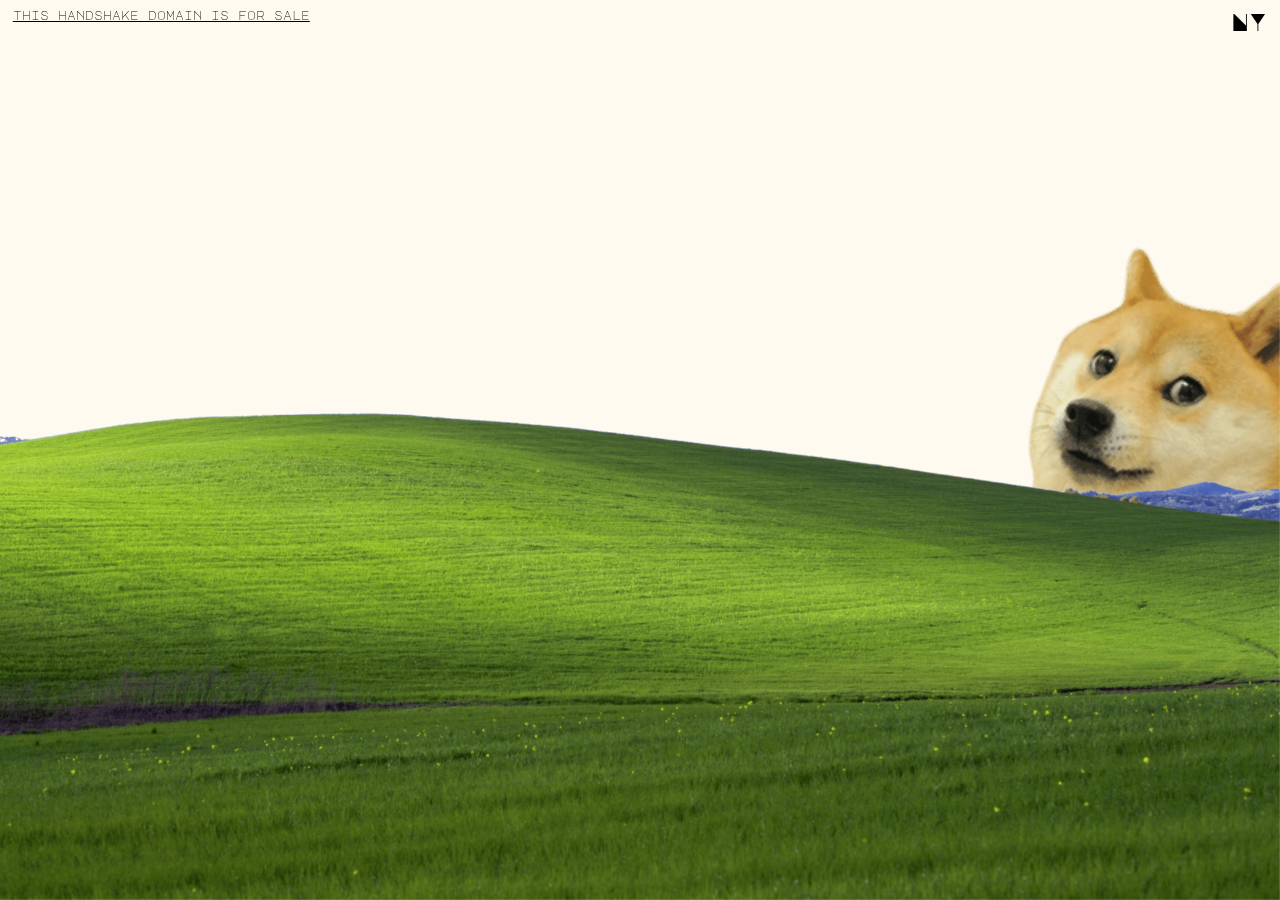
==== grandview/index.html @ f1f73328 "init commit" ====
<!DOCTYPE html>
<html lang="en" >
	<head>
		<meta charset="UTF-8">
		<title>grandview/</title>
		<link rel="stylesheet" href="style.css">
		<link rel="stylesheet" href="https://fonts.googleapis.com/css2?family=Major+Mono+Display">
		<meta charset="utf-8">
		<meta name="viewport" content="width=max-content, initial-scale=1, maximum-scale=1" />
		<link rel="apple-touch-icon" sizes="180x180" href="favicon/apple-touch-icon.png">
		<link rel="icon" type="image/png" sizes="32x32" href="favicon/favicon-32x32.png">
		<link rel="icon" type="image/png" sizes="16x16" href="favicon/favicon-16x16.png">
		<link rel="manifest" href="favicon/site.webmanifest">
	</head>

	<body>
		<img src="bliss.png" width="100%" alt="Windows XP Bliss Transparent" style="position: fixed; bottom: 0;"/>
		
		<svg xmlns="http://www.w3.org/2000/svg" xmlns:xlink="http://www.w3.org/1999/xlink" viewBox="0 0 954.23 410.45" stroke="black" fill="none" stroke-width="1" class="path">
		  <defs>
			<clippath id="a" transform="translate(-84.71 -29.22)">
			  <path d="M1028.74,47.33a7.48,7.48,0,0,1,5.52,6,10.38,10.38,0,0,1-1.52,7.88q-18,27-34.7,54.86-21.91,36.58-41.59,74.4-19.34,37.29-36.38,75.73c-.19.42-.38.84-.59,1.28a4.68,4.68,0,0,1-6.2,2.29,4.84,4.84,0,0,1-1.37-1,8.08,8.08,0,0,1-2.58-5.31,11.67,11.67,0,0,1,1.06-6.08c4.3-9.34,8.41-18.74,12.8-28q23.53-50.11,51.09-98.1Q998,90,1024.24,50.37a7,7,0,0,1,3.32-3ZM828.92,171.57c2.39-3.41,4.8-6.82,7.17-10.24a13.57,13.57,0,0,0,1.69-11.93,8.9,8.9,0,0,0-1.82-3.1c-1.25-1.43-2.67-1.31-4,.13a9.7,9.7,0,0,0-.84,1.1,106.69,106.69,0,0,1-64.33,37.65c-6,1-12.09,1.79-18.24,1a19,19,0,0,1-7.56-2.37c.74-.39,1.25-.68,1.78-.94,8.13-4,16.25-8,24.37-12a6.25,6.25,0,0,0,3.41-3.51,15.19,15.19,0,0,0,.15-10.09,5.14,5.14,0,0,0-4.5-3.77,76.39,76.39,0,0,0-16.06-.89,28.86,28.86,0,0,0-9.37,2.19c-7.28,3.16-11.73,8.75-13.8,16.33-.27,1-.46,1.83-1.61,2.3-8.36,3.47-16.66,7.12-25.07,10.49a50.92,50.92,0,0,1-16.57,4,20.63,20.63,0,0,1-10.21-1.84,11.6,11.6,0,0,1-6-6.25c.6-.42,1.13-.84,1.68-1.19,3.68-2.52,7.34-5,11.06-7.4a7.15,7.15,0,0,0,3.06-4.34,16.47,16.47,0,0,0-.43-9.53c-.89-2.65-2.14-3.36-4.9-3a19.26,19.26,0,0,0-14.44,8.88,15.37,15.37,0,0,1-4.57,4.41q-14,9.36-28,18.75a6.69,6.69,0,0,0-2.85,3.52,14.23,14.23,0,0,0,.77,11.34c1.27,2.52,2.47,2.75,4.79,1.2l18.07-12.15c2.43-1.68,4.89-3.24,7.28-4.83.2.14.28.17.3.22.23.77.43,1.54.69,2.31,3,9.09,9,14.79,18.54,16.38,5,.84,10,0,15-1.12,7.35-1.68,14.29-4.69,21.14-7.76l13.64-6.07a8.85,8.85,0,0,1,.6.94c3.78,7.11,9.84,10.92,17.65,12.4,5.84,1.1,11.65.69,17.45-.19a113.29,113.29,0,0,0,44.9-16.72,14.54,14.54,0,0,1,1.37-.68l.43,1.3a4.85,4.85,0,0,0,4.63,3.79c2.08.13,4.14.52,6.22.62a75.78,75.78,0,0,0,35.67-6.73c.46-.21,1-.34,1.54-.54.18,1.31.32,2.43.51,3.56a16.31,16.31,0,0,0,4.41,9.1c3.36,3.31,7.21,4.27,11.63,2.58a51,51,0,0,0,4.75-2.19c7.18-3.63,14.35-7.3,21.54-10.93,5.21-2.64,10.51-5.12,15.33-8.46,10.28-7.1,15.61-16.77,15.34-29.36a31.57,31.57,0,0,0-2.37-11.18c-.47-1.17-1.12-2.14-2.52-2.26a3.2,3.2,0,0,0-3.18,1.73,11.43,11.43,0,0,0-1.18,2.76,13.61,13.61,0,0,0,.43,8.32,5.22,5.22,0,0,1-.3,4.25,21.17,21.17,0,0,1-5.43,6.93,51.51,51.51,0,0,1-10.41,6.86q-16,8.15-31.94,16.24a13.36,13.36,0,0,1-3.36,1.21c-3.09.59-5.28-1.8-4.07-4.64a17.5,17.5,0,0,0,1-9.25,18.87,18.87,0,0,0-1.39-5c-.68-1.57-1.82-1.79-3.37-1-.36.18-.68.41-1,.63A70.92,70.92,0,0,1,843.28,172a67.8,67.8,0,0,1-16,2.16C828,173,828.44,172.28,828.92,171.57ZM575.58,187q3-11.5,6-23a19.68,19.68,0,0,0,.6-7,7.73,7.73,0,0,0-2-4.91c-1.38-1.4-3-1.44-4.21.09a10.45,10.45,0,0,0-1.76,3.55c-1.54,5.56-3,11.16-4.42,16.74q-3.19,12.18-6.37,24.38a20.57,20.57,0,0,0,.37,11.53c.84,2.52,2.36,3.08,4.68,1.82a244.31,244.31,0,0,0,53.3-38.74c2.41-2.31,4.79-4.67,7.14-7,2.62,1.05,4.2.43,5.27-2a8.43,8.43,0,0,0,.54-1.68,23.68,23.68,0,0,0-1.13-12.67,7.89,7.89,0,0,0-1.46-2.4,2.26,2.26,0,0,0-3.18-.39.84.84,0,0,0-.18.15,10.39,10.39,0,0,0-1,1c-3.07,3.1-6.09,6.26-9.25,9.31a233.36,233.36,0,0,1-41.25,31.79c-.56.33-1.14.63-1.93,1.07C575.42,187.9,575.47,187.42,575.58,187Zm123.2-59.78a7.61,7.61,0,0,0,.5,1.53c.47,1.07,1.15,2.36,2.25,2.38,1.82,0,3.77,1.26,5.43.07a11.39,11.39,0,0,0,3.7-3.86,13.91,13.91,0,0,0,0-12.25c-.89-1.95-2.27-2.46-4.32-1.84-1.42.43-2.79,1-4.21,1.39a3.83,3.83,0,0,0-2.52,2.16,14.44,14.44,0,0,0-1.45,6.26c.25,1.39.42,2.78.67,4.16ZM448.42,207.8a12.73,12.73,0,0,0,.95,6.1,3.22,3.22,0,0,0,4.05,2.1,10.38,10.38,0,0,0,1.16-.32,184.51,184.51,0,0,0,55.73-27c.64-.45,1.29-.84,2-1.35.44.84.79,1.46,1.12,2.11a39,39,0,0,0,9.71,12.24,35.3,35.3,0,0,0,9.86,5.78,3.17,3.17,0,0,0,4.42-1.58,7.37,7.37,0,0,0,.62-1.26,16,16,0,0,0,.23-10.09A5.22,5.22,0,0,0,535,191c-1.73-.7-3.36-1.69-5-2.53-3.89-1.9-5.53-5.61-7.57-9.1.76-.68,1.4-1.27,2.06-1.84a185.2,185.2,0,0,0,31-34.31A149.88,149.88,0,0,0,570.19,118c3.17-7.17,5-14.62,3.87-22.54a23.72,23.72,0,0,0-5.6-12.94,14.42,14.42,0,0,0-13-5,19.76,19.76,0,0,0-8.35,3.3,46.3,46.3,0,0,0-11.65,11.29,157.7,157.7,0,0,0-29.06,61c-.1.44-.28.84-.43,1.31a80.76,80.76,0,0,0-9,.05c-8.74,1-16.3,4.74-22.93,10.44a66.27,66.27,0,0,0-11.67,13.29,5.18,5.18,0,0,1-2.23,1.94q-18.93,8.4-37.82,17c-.47.21-1,.4-1.69.69.2-.78.31-1.35.48-1.91a311.57,311.57,0,0,0,10.08-44.77c.49-3.2.91-6.4.1-9.6a12.3,12.3,0,0,0-1.24-3.16,2.58,2.58,0,0,0-3.46-1.19c-.69.24-1.37.55-2.05.84a151.93,151.93,0,0,0-37.06,22.55c-.46.37-1,.72-1.8,1.34,2.11-4.42,4-8.36,5.88-12.3a14.89,14.89,0,0,0,1.39-8.23,9.23,9.23,0,0,0-2-5.21,2.73,2.73,0,0,0-4.62.08,10.76,10.76,0,0,0-1.05,1.68c-2.57,5-5.19,9.87-7.66,14.87a64.14,64.14,0,0,1-9.62,14.59c-5.49,6.12-11.91,10.83-19.86,13.23-8.16,2.47-15.91,1.85-23.13-3a2.68,2.68,0,0,1-1.49-2.58,15.85,15.85,0,0,0-.36-3.36A23.87,23.87,0,0,0,315,156.8c-1.8-1.5-3.11-1.39-4.2.68a13.81,13.81,0,0,0-1.68,4.69,34.08,34.08,0,0,0,3.18,19.6,2.44,2.44,0,0,1-.37,3,24.36,24.36,0,0,1-6.48,5.39,45.3,45.3,0,0,1-13.49,5.16c-6.49,1.37-13.06,2.46-19.59,3.67l-5,.93c.43-.71.62-1.06.84-1.37a214.49,214.49,0,0,1,22.06-26.71,210.77,210.77,0,0,1,25.08-22.12,7.46,7.46,0,0,0,3.11-5,23.25,23.25,0,0,0,.27-5,11,11,0,0,0-2-5.65c-1.11-1.61-2.15-1.78-3.74-.7-.27.2-.53.41-.79.62a229.8,229.8,0,0,0-63.69,74.78,13.71,13.71,0,0,0-1.68,6.36,12.09,12.09,0,0,0,1.87,7.29c1.31,1.89,2.33,2.1,4.2.84A44.14,44.14,0,0,1,263,218.33c5.88-2,12-3,18.06-4s12.33-2,18.28-4c9.33-3.16,16.56-8.74,20.81-17.82.05-.1.2-.14.31-.22s.14,0,.19,0c.5.34,1,.68,1.49,1a29.89,29.89,0,0,0,17.61,5.43,36.48,36.48,0,0,0,13.9-3c.56-.23,1.15-.39,2-.68-1,1.91-1.73,3.48-2.56,5a13.78,13.78,0,0,0-1.62,7.78,10.14,10.14,0,0,0,2,5.83c1.37,1.68,3,1.68,4.47.14a11.25,11.25,0,0,0,1.27-1.8,143.36,143.36,0,0,1,31.48-35.93,151.13,151.13,0,0,1,28-18.15c.73-.37,1.5-.66,2.46-1.08-.09.64-.12.9-.17,1.15a279.24,279.24,0,0,1-13.45,47.22,16.67,16.67,0,0,0-.19,10.87c.95,3.28,2.46,3.87,5.58,2.52l.17-.09,23.34-10.47,12.56-5.63c-.29,2-.55,3.61-.64,5.28Zm67-51.08a3.16,3.16,0,0,1,.16-1.92,133.42,133.42,0,0,1,17.51-38.73,102.8,102.8,0,0,1,10.85-14,26.82,26.82,0,0,1,9.78-6.93A18,18,0,0,1,558,94.09a7,7,0,0,1,7.18,9.92c-1.23,2.69-2.45,5.38-3.83,8a168.53,168.53,0,0,1-28.11,38.39c-4.41,4.51-9.16,8.68-13.75,13-.48.45-1,.85-1.74,1.4a23.15,23.15,0,0,0-2.32-8.05Zm-425,210.56c.24,2,.61,4.06.71,6.09a160.47,160.47,0,0,0,7.48,40.28c1.11,3.51,2.72,6.86,4.15,10.25a22.69,22.69,0,0,0,1.35,2.47c2.43,4.21,4.33,7.78,10.62,9.67,0,0,8.15,2.49,12.85-3.62a26.3,26.3,0,0,0,3.25-8.41,94.54,94.54,0,0,0,1.61-15.42c.39-7.38.68-14.76,1-22.14.36-7.65.71-15.3,1.13-22.95q.88-15.9,1.9-31.78c.51-7.78,1.06-15.56,1.75-23.32q1.19-13.25,2.68-26.47c.9-7.88,2.06-15.72,3.05-23.59.14-1.2,1.3-7.85,2.09-8.76,5.49-11.66,11-15.71,18.33-24.44,9.61-11.43,19.1-22.93,26.58-35.93.12-.23.4-.37.75-.68v2.06q-.75,12.76-1.53,25.55c-.13,2.41-.29,4.83-.31,7.24a10,10,0,0,0,1.62,6c1.43,2,3.58,2.07,4.95,0a14.31,14.31,0,0,0,1.58-3.47,152.17,152.17,0,0,1,9-21.77,161.25,161.25,0,0,1,49.59-58.22,27,27,0,0,1,3.81-2.24,3.87,3.87,0,0,1,2.91-.52,12.86,12.86,0,0,0,.6,2.37,15,15,0,0,0,2,3.45c1.32,1.55,2.82,1.36,4-.28,3.51-4.84,3.84-12.88.73-18-2.38-3.92-6.16-5.33-10.57-4a23.05,23.05,0,0,0-6.56,3.46A161.68,161.68,0,0,0,229,151.89a172.11,172.11,0,0,0-27.66,39.74c-.25.48-.57.92-.84,1.38a2.33,2.33,0,0,1-.26-1.35q.7-11.78,1.43-23.54c.16-2.61.39-5.22.47-7.84a11.19,11.19,0,0,0-1.68-6.93c-1.43-2-3.58-2.06-5,0a14.1,14.1,0,0,0-1.4,3.09c-1.39,3.71-2.52,7.51-4.13,11.13a114.51,114.51,0,0,1-16.33,26.3c-8.8,10.87-17.85,21.52-26.8,32.26a3.17,3.17,0,0,1-.62.41,3.57,3.57,0,0,1,0-.8c1.27-5.77,2.52-11.54,3.85-17.3a15.91,15.91,0,0,1,1.45-4.35,28.64,28.64,0,0,0,3.06-19.89,10.76,10.76,0,0,0-1.34-3.55,2.79,2.79,0,0,0-5-.14,9.08,9.08,0,0,0-1.27,2.71c-.84,2.83-1.68,5.67-2.31,8.56a5.3,5.3,0,0,1-2.06,3.09,22.78,22.78,0,0,1-8.65,4.2,75.56,75.56,0,0,1-22.38,2,10.73,10.73,0,0,1-5.32-1.68c-2.43-1.53-3-3.05-1.61-5.54a49.58,49.58,0,0,1,4.2-6.36c4.86-6.28,9.75-12.52,14.74-18.68s9.89-12.06,15-18a20.89,20.89,0,0,1,10.09-6.73,12.07,12.07,0,0,1,9,.47c1.8.89,2,1.35,1.68,3.3a13.33,13.33,0,0,0,.69,7.57,7.86,7.86,0,0,0,1.49,2.36,2.53,2.53,0,0,0,3.55.39,2.26,2.26,0,0,0,.35-.34,7.24,7.24,0,0,0,1.48-2.15c3.59-8.18,2.94-16-2.39-23.22-3.43-4.62-8.27-6.45-14-5.66A24.31,24.31,0,0,0,138.83,132a54.11,54.11,0,0,0-8.74,8.9c-6.72,8.29-13.45,16.62-20.17,24.9a91.88,91.88,0,0,0-10.56,15,32.89,32.89,0,0,0-3.63,21.85,20,20,0,0,0,5.8,11.28c3.28,3,7.26,4.06,11.49,4.2a96.07,96.07,0,0,0,10.86-.4,54,54,0,0,0,14-2.77c.38-.14.84-.2,1.34-.34-.05.49-.07.76-.12,1-1.53,8.19-3.12,16.36-4.55,24.56a11,11,0,0,1-1.89,4.57,256,256,0,0,0-24.38,42.16,198.57,198.57,0,0,0-14.07,43,180.26,180.26,0,0,0-3.16,25.78c-.09,1.57-.39,3.13-.59,4.7ZM128.28,288c-.65,6.62-1.34,13.24-1.84,19.86-.77,9.91-1.48,19.83-2.06,29.76-.76,12.67-1.41,25.34-2.06,38-.58,11.13-1,22.27-1.68,33.41a20,20,0,0,1-1.21,5.67c-1.12,3.08-3.41,3.77-6.29,2.17a9.82,9.82,0,0,1-3.89-4.49,84.45,84.45,0,0,1-5.43-14.94A126,126,0,0,1,99.61,356c1.31-21.44,7.27-41.58,16.33-60.93,3.8-8.09,9.49-20.82,14.25-28.4.36-.55.73-1.09,1.1-1.68l.3.08c-.62,6.09-2.67,17-3.27,23Z" style="fill: none"/>
			</clippath>
		  </defs>
		  <g style="clip-path: url(#a)">
			<path d="M160.57,164.77c5.8-22.73-.9-40.43-22.57-22-17.33,15.54-68.7,76.53-8.22,65.19,30.42-8.35,21-22.68,21-22.68C134.15,226.07,130.63,390.42,118,429.16c-55.73-16.78,4.48-179.92,34-201.36,17.28-20.17,47.63-56.15,46-67.62s-1.47,44.25-1.87,58.88c-.4,14.44,4.33-17.2,4.33-17.2s32.1-47.65,51-62.34c18.69-14.52,16.56-.13,17.43,4.27,2.3,11.77,51.21-42.3,50.18-19.92-.6,12.83-25.12,29.54-41.81,49.19-15.13,17.78-26.82,39.29-22.5,41.88s10.5-8.34,25.38-10.23c30.49-6,48.58-15.18,36-40,0,0-7.21-4.52-1.44,8.13,14.9,45,74.6-2.24,73.33-32.89-4.81,6.72-27.44,57.34-30.2,67.63-4.63-10.79,66.16-67.29,65.38-62.86,8.35,4.82-13.53,58.72-10.09,66,5.84-5,95.37-36,94.11-43.51-12.13-26.53-52,25.75-54.36,38.53,13.61,28.39,153.5-102.18,109.85-121.12-29,6.21-64.33,55.48-47.41,95.06,11.92,17.53,19.5,23.9,24.47,23.63,0,0,39-85.74,40.31-51.33,1.65,42.37-35.79,73.74,24.68,27,39.78-31.94,22.91-32.58,26.57-11.77,0,0-22.12,25-3.6,30.92,6.12,2,49.55-35.3,49.55-35.3-7.57-6.61-14.29,15.77-13.45,21.71,1.85,4.85,13.76,16.24,29.44,8.88,8-3.74,78.48-26,70.87-34.07s-17.81-1.78-25.44,4C712.06,230.93,840.18,173,833,150.65c-37,35.86-19.14,36.73,26.68,24.28,5.32-4.75,6.56-11.81,3.36-7s1.84,31.1,9.7,25.83c191.65-96.11-156.54-60.94-184-71.44,431.2-64,391.79-215.18,211.15,177.52" transform="translate(-84.71 -29.22)" style="fill: none;stroke: #000;stroke-linecap: round;stroke-linejoin: round;stroke-width: 21px"/>
		  </g>
	</svg>
		
		<div class="Header">
		  <div class="ForSale"> <a href= "https://namebase.io/domains/grandview" target="_blank">this handshake domain is for sale</a> </div>
		  <div class="Signature"> <a href="http://neelyadav/" style="text-decoration: none;" target="_blank">NY</a> </div>
		</div>
	</body>
</html>
---- grandview/style.css ----
html,
body {
    height: 100%;
	width: 100%;
    background-color: floralwhite;
}
body {
    margin: 0;
    flex-direction: column;
    overflow: hidden;
    align-items: center;
    justify-content: center;
    width: 100%;
    display: flex;
}
.Header .ForSale {
  font-family: "Major Mono Display";
  font-size: 0.75em;
  width: 50vw;
  color: #000000;
  position: absolute;
  top: 1%;
  left: 1%;
}
.Header .Signature {
  font-family: "Major Mono Display";
  font-size: 1.5em;
  color: #000000;
  position: absolute;
  top: 1%;
  right: 1%;
}

/*\\..|..\\*/

a:link {
  color: black;
  text-decoration: underline;
}

a:visited {
  color: black;
  text-decoration: underline;
}

a:hover {
  color: blue;
  text-decoration: none;
}

a:active {
  color: blue;
  text-decoration: none;
}

/**/

.path {
  stroke-dasharray: 10000;
  stroke-dashoffset: 10000;
  animation: dash 15s linear forwards;
  Animation-delay: 2s;
  width: 50vw;
  position: fixed;
  align-self: center;
}

@keyframes dash {
  4% {
    stroke-dashoffset: 9800;
  }
  6% {
    stroke-dashoffset: 9100;
  }
  20% {
    stroke-dashoffset: 7000;
  }
  50% {
    stroke-dashoffset: 4500;
  }
  100% {
    stroke-dashoffset: 0;
  }
}

@media only screen and (max-width: 640px) {
    .Header .ForSale {
        font-size: 3.25vw;
    }
    .Header .Signature {
        font-size: 4.75vw;
    }
}
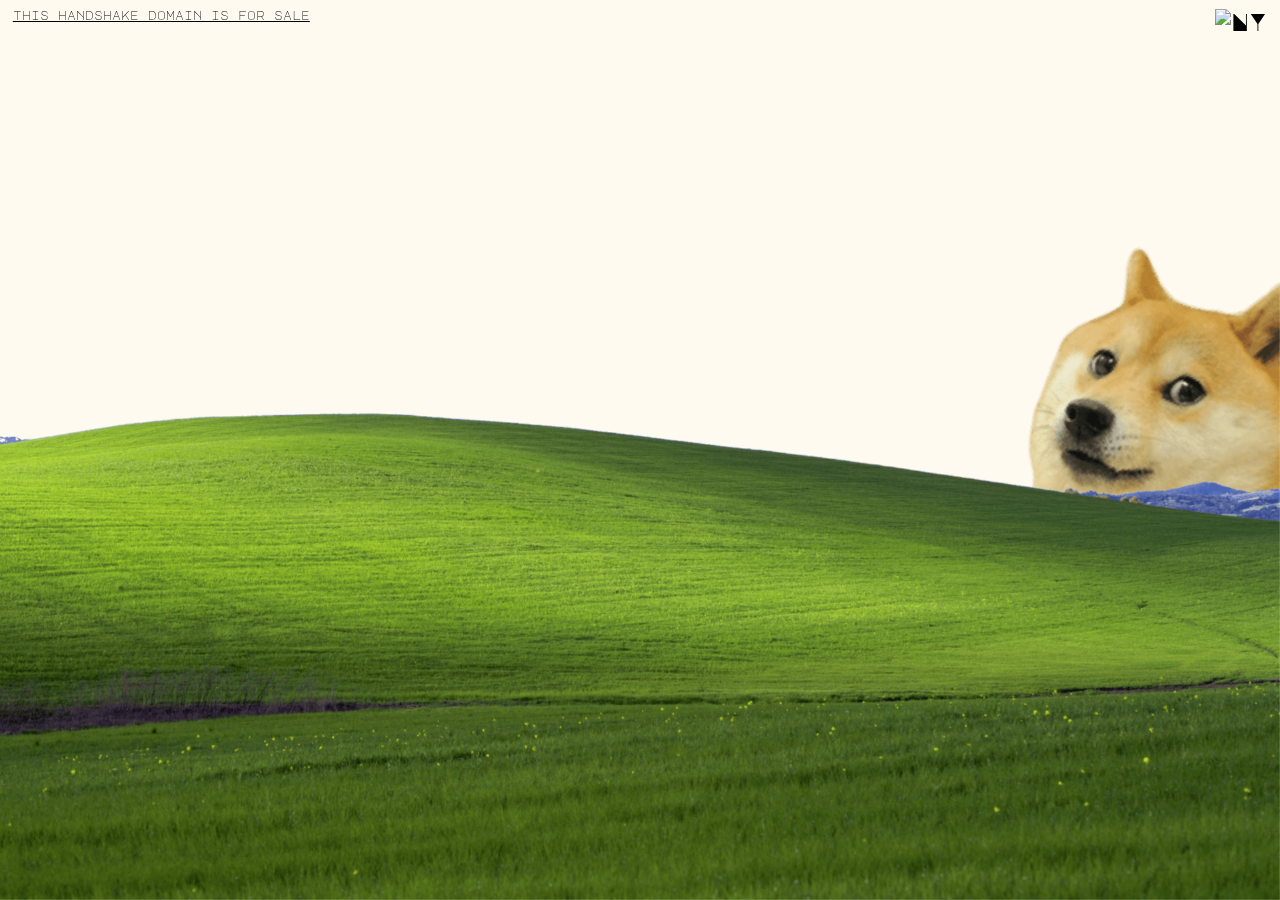
==== commit c5b04910: "truedata, grandview: Update new logo" ====
--- a/grandview/index.html
+++ b/grandview/index.html
@@ -1,35 +1,43 @@
 <!DOCTYPE html>
-<html lang="en" >
-	<head>
-		<meta charset="UTF-8">
-		<title>grandview/</title>
-		<link rel="stylesheet" href="style.css">
-		<link rel="stylesheet" href="https://fonts.googleapis.com/css2?family=Major+Mono+Display">
-		<meta charset="utf-8">
-		<meta name="viewport" content="width=max-content, initial-scale=1, maximum-scale=1" />
-		<link rel="apple-touch-icon" sizes="180x180" href="favicon/apple-touch-icon.png">
-		<link rel="icon" type="image/png" sizes="32x32" href="favicon/favicon-32x32.png">
-		<link rel="icon" type="image/png" sizes="16x16" href="favicon/favicon-16x16.png">
-		<link rel="manifest" href="favicon/site.webmanifest">
-	</head>
+<html lang="en">
 
-	<body>
-		<img src="bliss.png" width="100%" alt="Windows XP Bliss Transparent" style="position: fixed; bottom: 0;"/>
-		
-		<svg xmlns="http://www.w3.org/2000/svg" xmlns:xlink="http://www.w3.org/1999/xlink" viewBox="0 0 954.23 410.45" stroke="black" fill="none" stroke-width="1" class="path">
-		  <defs>
+<head>
+	<meta charset="UTF-8">
+	<title>grandview/</title>
+	<link rel="stylesheet" href="style.css">
+	<link rel="stylesheet" href="https://fonts.googleapis.com/css2?family=Major+Mono+Display">
+	<meta charset="utf-8">
+	<meta name="viewport" content="width=max-content, initial-scale=1, maximum-scale=1" />
+	<link rel="icon" type="image/x-icon" href="/favicon.ico">
+	<link rel="icon" href="data:image/svg+xml,<svg xmlns=%22http://www.w3.org/2000/svg%22 viewBox=%220 0 100 100%22><text y=%22.9em%22 font-size=%2290%22>🌇</text></svg>">
+</head>
+
+<body>
+	<img src="bliss.png" width="100%" alt="Windows XP Bliss Transparent" style="position: fixed; bottom: 0;" />
+
+	<svg xmlns="http://www.w3.org/2000/svg" xmlns:xlink="http://www.w3.org/1999/xlink" viewBox="0 0 954.23 410.45" stroke="black" fill="none" stroke-width="1" class="path">
+		<defs>
 			<clippath id="a" transform="translate(-84.71 -29.22)">
-			  <path d="M1028.74,47.33a7.48,7.48,0,0,1,5.52,6,10.38,10.38,0,0,1-1.52,7.88q-18,27-34.7,54.86-21.91,36.58-41.59,74.4-19.34,37.29-36.38,75.73c-.19.42-.38.84-.59,1.28a4.68,4.68,0,0,1-6.2,2.29,4.84,4.84,0,0,1-1.37-1,8.08,8.08,0,0,1-2.58-5.31,11.67,11.67,0,0,1,1.06-6.08c4.3-9.34,8.41-18.74,12.8-28q23.53-50.11,51.09-98.1Q998,90,1024.24,50.37a7,7,0,0,1,3.32-3ZM828.92,171.57c2.39-3.41,4.8-6.82,7.17-10.24a13.57,13.57,0,0,0,1.69-11.93,8.9,8.9,0,0,0-1.82-3.1c-1.25-1.43-2.67-1.31-4,.13a9.7,9.7,0,0,0-.84,1.1,106.69,106.69,0,0,1-64.33,37.65c-6,1-12.09,1.79-18.24,1a19,19,0,0,1-7.56-2.37c.74-.39,1.25-.68,1.78-.94,8.13-4,16.25-8,24.37-12a6.25,6.25,0,0,0,3.41-3.51,15.19,15.19,0,0,0,.15-10.09,5.14,5.14,0,0,0-4.5-3.77,76.39,76.39,0,0,0-16.06-.89,28.86,28.86,0,0,0-9.37,2.19c-7.28,3.16-11.73,8.75-13.8,16.33-.27,1-.46,1.83-1.61,2.3-8.36,3.47-16.66,7.12-25.07,10.49a50.92,50.92,0,0,1-16.57,4,20.63,20.63,0,0,1-10.21-1.84,11.6,11.6,0,0,1-6-6.25c.6-.42,1.13-.84,1.68-1.19,3.68-2.52,7.34-5,11.06-7.4a7.15,7.15,0,0,0,3.06-4.34,16.47,16.47,0,0,0-.43-9.53c-.89-2.65-2.14-3.36-4.9-3a19.26,19.26,0,0,0-14.44,8.88,15.37,15.37,0,0,1-4.57,4.41q-14,9.36-28,18.75a6.69,6.69,0,0,0-2.85,3.52,14.23,14.23,0,0,0,.77,11.34c1.27,2.52,2.47,2.75,4.79,1.2l18.07-12.15c2.43-1.68,4.89-3.24,7.28-4.83.2.14.28.17.3.22.23.77.43,1.54.69,2.31,3,9.09,9,14.79,18.54,16.38,5,.84,10,0,15-1.12,7.35-1.68,14.29-4.69,21.14-7.76l13.64-6.07a8.85,8.85,0,0,1,.6.94c3.78,7.11,9.84,10.92,17.65,12.4,5.84,1.1,11.65.69,17.45-.19a113.29,113.29,0,0,0,44.9-16.72,14.54,14.54,0,0,1,1.37-.68l.43,1.3a4.85,4.85,0,0,0,4.63,3.79c2.08.13,4.14.52,6.22.62a75.78,75.78,0,0,0,35.67-6.73c.46-.21,1-.34,1.54-.54.18,1.31.32,2.43.51,3.56a16.31,16.31,0,0,0,4.41,9.1c3.36,3.31,7.21,4.27,11.63,2.58a51,51,0,0,0,4.75-2.19c7.18-3.63,14.35-7.3,21.54-10.93,5.21-2.64,10.51-5.12,15.33-8.46,10.28-7.1,15.61-16.77,15.34-29.36a31.57,31.57,0,0,0-2.37-11.18c-.47-1.17-1.12-2.14-2.52-2.26a3.2,3.2,0,0,0-3.18,1.73,11.43,11.43,0,0,0-1.18,2.76,13.61,13.61,0,0,0,.43,8.32,5.22,5.22,0,0,1-.3,4.25,21.17,21.17,0,0,1-5.43,6.93,51.51,51.51,0,0,1-10.41,6.86q-16,8.15-31.94,16.24a13.36,13.36,0,0,1-3.36,1.21c-3.09.59-5.28-1.8-4.07-4.64a17.5,17.5,0,0,0,1-9.25,18.87,18.87,0,0,0-1.39-5c-.68-1.57-1.82-1.79-3.37-1-.36.18-.68.41-1,.63A70.92,70.92,0,0,1,843.28,172a67.8,67.8,0,0,1-16,2.16C828,173,828.44,172.28,828.92,171.57ZM575.58,187q3-11.5,6-23a19.68,19.68,0,0,0,.6-7,7.73,7.73,0,0,0-2-4.91c-1.38-1.4-3-1.44-4.21.09a10.45,10.45,0,0,0-1.76,3.55c-1.54,5.56-3,11.16-4.42,16.74q-3.19,12.18-6.37,24.38a20.57,20.57,0,0,0,.37,11.53c.84,2.52,2.36,3.08,4.68,1.82a244.31,244.31,0,0,0,53.3-38.74c2.41-2.31,4.79-4.67,7.14-7,2.62,1.05,4.2.43,5.27-2a8.43,8.43,0,0,0,.54-1.68,23.68,23.68,0,0,0-1.13-12.67,7.89,7.89,0,0,0-1.46-2.4,2.26,2.26,0,0,0-3.18-.39.84.84,0,0,0-.18.15,10.39,10.39,0,0,0-1,1c-3.07,3.1-6.09,6.26-9.25,9.31a233.36,233.36,0,0,1-41.25,31.79c-.56.33-1.14.63-1.93,1.07C575.42,187.9,575.47,187.42,575.58,187Zm123.2-59.78a7.61,7.61,0,0,0,.5,1.53c.47,1.07,1.15,2.36,2.25,2.38,1.82,0,3.77,1.26,5.43.07a11.39,11.39,0,0,0,3.7-3.86,13.91,13.91,0,0,0,0-12.25c-.89-1.95-2.27-2.46-4.32-1.84-1.42.43-2.79,1-4.21,1.39a3.83,3.83,0,0,0-2.52,2.16,14.44,14.44,0,0,0-1.45,6.26c.25,1.39.42,2.78.67,4.16ZM448.42,207.8a12.73,12.73,0,0,0,.95,6.1,3.22,3.22,0,0,0,4.05,2.1,10.38,10.38,0,0,0,1.16-.32,184.51,184.51,0,0,0,55.73-27c.64-.45,1.29-.84,2-1.35.44.84.79,1.46,1.12,2.11a39,39,0,0,0,9.71,12.24,35.3,35.3,0,0,0,9.86,5.78,3.17,3.17,0,0,0,4.42-1.58,7.37,7.37,0,0,0,.62-1.26,16,16,0,0,0,.23-10.09A5.22,5.22,0,0,0,535,191c-1.73-.7-3.36-1.69-5-2.53-3.89-1.9-5.53-5.61-7.57-9.1.76-.68,1.4-1.27,2.06-1.84a185.2,185.2,0,0,0,31-34.31A149.88,149.88,0,0,0,570.19,118c3.17-7.17,5-14.62,3.87-22.54a23.72,23.72,0,0,0-5.6-12.94,14.42,14.42,0,0,0-13-5,19.76,19.76,0,0,0-8.35,3.3,46.3,46.3,0,0,0-11.65,11.29,157.7,157.7,0,0,0-29.06,61c-.1.44-.28.84-.43,1.31a80.76,80.76,0,0,0-9,.05c-8.74,1-16.3,4.74-22.93,10.44a66.27,66.27,0,0,0-11.67,13.29,5.18,5.18,0,0,1-2.23,1.94q-18.93,8.4-37.82,17c-.47.21-1,.4-1.69.69.2-.78.31-1.35.48-1.91a311.57,311.57,0,0,0,10.08-44.77c.49-3.2.91-6.4.1-9.6a12.3,12.3,0,0,0-1.24-3.16,2.58,2.58,0,0,0-3.46-1.19c-.69.24-1.37.55-2.05.84a151.93,151.93,0,0,0-37.06,22.55c-.46.37-1,.72-1.8,1.34,2.11-4.42,4-8.36,5.88-12.3a14.89,14.89,0,0,0,1.39-8.23,9.23,9.23,0,0,0-2-5.21,2.73,2.73,0,0,0-4.62.08,10.76,10.76,0,0,0-1.05,1.68c-2.57,5-5.19,9.87-7.66,14.87a64.14,64.14,0,0,1-9.62,14.59c-5.49,6.12-11.91,10.83-19.86,13.23-8.16,2.47-15.91,1.85-23.13-3a2.68,2.68,0,0,1-1.49-2.58,15.85,15.85,0,0,0-.36-3.36A23.87,23.87,0,0,0,315,156.8c-1.8-1.5-3.11-1.39-4.2.68a13.81,13.81,0,0,0-1.68,4.69,34.08,34.08,0,0,0,3.18,19.6,2.44,2.44,0,0,1-.37,3,24.36,24.36,0,0,1-6.48,5.39,45.3,45.3,0,0,1-13.49,5.16c-6.49,1.37-13.06,2.46-19.59,3.67l-5,.93c.43-.71.62-1.06.84-1.37a214.49,214.49,0,0,1,22.06-26.71,210.77,210.77,0,0,1,25.08-22.12,7.46,7.46,0,0,0,3.11-5,23.25,23.25,0,0,0,.27-5,11,11,0,0,0-2-5.65c-1.11-1.61-2.15-1.78-3.74-.7-.27.2-.53.41-.79.62a229.8,229.8,0,0,0-63.69,74.78,13.71,13.71,0,0,0-1.68,6.36,12.09,12.09,0,0,0,1.87,7.29c1.31,1.89,2.33,2.1,4.2.84A44.14,44.14,0,0,1,263,218.33c5.88-2,12-3,18.06-4s12.33-2,18.28-4c9.33-3.16,16.56-8.74,20.81-17.82.05-.1.2-.14.31-.22s.14,0,.19,0c.5.34,1,.68,1.49,1a29.89,29.89,0,0,0,17.61,5.43,36.48,36.48,0,0,0,13.9-3c.56-.23,1.15-.39,2-.68-1,1.91-1.73,3.48-2.56,5a13.78,13.78,0,0,0-1.62,7.78,10.14,10.14,0,0,0,2,5.83c1.37,1.68,3,1.68,4.47.14a11.25,11.25,0,0,0,1.27-1.8,143.36,143.36,0,0,1,31.48-35.93,151.13,151.13,0,0,1,28-18.15c.73-.37,1.5-.66,2.46-1.08-.09.64-.12.9-.17,1.15a279.24,279.24,0,0,1-13.45,47.22,16.67,16.67,0,0,0-.19,10.87c.95,3.28,2.46,3.87,5.58,2.52l.17-.09,23.34-10.47,12.56-5.63c-.29,2-.55,3.61-.64,5.28Zm67-51.08a3.16,3.16,0,0,1,.16-1.92,133.42,133.42,0,0,1,17.51-38.73,102.8,102.8,0,0,1,10.85-14,26.82,26.82,0,0,1,9.78-6.93A18,18,0,0,1,558,94.09a7,7,0,0,1,7.18,9.92c-1.23,2.69-2.45,5.38-3.83,8a168.53,168.53,0,0,1-28.11,38.39c-4.41,4.51-9.16,8.68-13.75,13-.48.45-1,.85-1.74,1.4a23.15,23.15,0,0,0-2.32-8.05Zm-425,210.56c.24,2,.61,4.06.71,6.09a160.47,160.47,0,0,0,7.48,40.28c1.11,3.51,2.72,6.86,4.15,10.25a22.69,22.69,0,0,0,1.35,2.47c2.43,4.21,4.33,7.78,10.62,9.67,0,0,8.15,2.49,12.85-3.62a26.3,26.3,0,0,0,3.25-8.41,94.54,94.54,0,0,0,1.61-15.42c.39-7.38.68-14.76,1-22.14.36-7.65.71-15.3,1.13-22.95q.88-15.9,1.9-31.78c.51-7.78,1.06-15.56,1.75-23.32q1.19-13.25,2.68-26.47c.9-7.88,2.06-15.72,3.05-23.59.14-1.2,1.3-7.85,2.09-8.76,5.49-11.66,11-15.71,18.33-24.44,9.61-11.43,19.1-22.93,26.58-35.93.12-.23.4-.37.75-.68v2.06q-.75,12.76-1.53,25.55c-.13,2.41-.29,4.83-.31,7.24a10,10,0,0,0,1.62,6c1.43,2,3.58,2.07,4.95,0a14.31,14.31,0,0,0,1.58-3.47,152.17,152.17,0,0,1,9-21.77,161.25,161.25,0,0,1,49.59-58.22,27,27,0,0,1,3.81-2.24,3.87,3.87,0,0,1,2.91-.52,12.86,12.86,0,0,0,.6,2.37,15,15,0,0,0,2,3.45c1.32,1.55,2.82,1.36,4-.28,3.51-4.84,3.84-12.88.73-18-2.38-3.92-6.16-5.33-10.57-4a23.05,23.05,0,0,0-6.56,3.46A161.68,161.68,0,0,0,229,151.89a172.11,172.11,0,0,0-27.66,39.74c-.25.48-.57.92-.84,1.38a2.33,2.33,0,0,1-.26-1.35q.7-11.78,1.43-23.54c.16-2.61.39-5.22.47-7.84a11.19,11.19,0,0,0-1.68-6.93c-1.43-2-3.58-2.06-5,0a14.1,14.1,0,0,0-1.4,3.09c-1.39,3.71-2.52,7.51-4.13,11.13a114.51,114.51,0,0,1-16.33,26.3c-8.8,10.87-17.85,21.52-26.8,32.26a3.17,3.17,0,0,1-.62.41,3.57,3.57,0,0,1,0-.8c1.27-5.77,2.52-11.54,3.85-17.3a15.91,15.91,0,0,1,1.45-4.35,28.64,28.64,0,0,0,3.06-19.89,10.76,10.76,0,0,0-1.34-3.55,2.79,2.79,0,0,0-5-.14,9.08,9.08,0,0,0-1.27,2.71c-.84,2.83-1.68,5.67-2.31,8.56a5.3,5.3,0,0,1-2.06,3.09,22.78,22.78,0,0,1-8.65,4.2,75.56,75.56,0,0,1-22.38,2,10.73,10.73,0,0,1-5.32-1.68c-2.43-1.53-3-3.05-1.61-5.54a49.58,49.58,0,0,1,4.2-6.36c4.86-6.28,9.75-12.52,14.74-18.68s9.89-12.06,15-18a20.89,20.89,0,0,1,10.09-6.73,12.07,12.07,0,0,1,9,.47c1.8.89,2,1.35,1.68,3.3a13.33,13.33,0,0,0,.69,7.57,7.86,7.86,0,0,0,1.49,2.36,2.53,2.53,0,0,0,3.55.39,2.26,2.26,0,0,0,.35-.34,7.24,7.24,0,0,0,1.48-2.15c3.59-8.18,2.94-16-2.39-23.22-3.43-4.62-8.27-6.45-14-5.66A24.31,24.31,0,0,0,138.83,132a54.11,54.11,0,0,0-8.74,8.9c-6.72,8.29-13.45,16.62-20.17,24.9a91.88,91.88,0,0,0-10.56,15,32.89,32.89,0,0,0-3.63,21.85,20,20,0,0,0,5.8,11.28c3.28,3,7.26,4.06,11.49,4.2a96.07,96.07,0,0,0,10.86-.4,54,54,0,0,0,14-2.77c.38-.14.84-.2,1.34-.34-.05.49-.07.76-.12,1-1.53,8.19-3.12,16.36-4.55,24.56a11,11,0,0,1-1.89,4.57,256,256,0,0,0-24.38,42.16,198.57,198.57,0,0,0-14.07,43,180.26,180.26,0,0,0-3.16,25.78c-.09,1.57-.39,3.13-.59,4.7ZM128.28,288c-.65,6.62-1.34,13.24-1.84,19.86-.77,9.91-1.48,19.83-2.06,29.76-.76,12.67-1.41,25.34-2.06,38-.58,11.13-1,22.27-1.68,33.41a20,20,0,0,1-1.21,5.67c-1.12,3.08-3.41,3.77-6.29,2.17a9.82,9.82,0,0,1-3.89-4.49,84.45,84.45,0,0,1-5.43-14.94A126,126,0,0,1,99.61,356c1.31-21.44,7.27-41.58,16.33-60.93,3.8-8.09,9.49-20.82,14.25-28.4.36-.55.73-1.09,1.1-1.68l.3.08c-.62,6.09-2.67,17-3.27,23Z" style="fill: none"/>
+				<path
+					d="M1028.74,47.33a7.48,7.48,0,0,1,5.52,6,10.38,10.38,0,0,1-1.52,7.88q-18,27-34.7,54.86-21.91,36.58-41.59,74.4-19.34,37.29-36.38,75.73c-.19.42-.38.84-.59,1.28a4.68,4.68,0,0,1-6.2,2.29,4.84,4.84,0,0,1-1.37-1,8.08,8.08,0,0,1-2.58-5.31,11.67,11.67,0,0,1,1.06-6.08c4.3-9.34,8.41-18.74,12.8-28q23.53-50.11,51.09-98.1Q998,90,1024.24,50.37a7,7,0,0,1,3.32-3ZM828.92,171.57c2.39-3.41,4.8-6.82,7.17-10.24a13.57,13.57,0,0,0,1.69-11.93,8.9,8.9,0,0,0-1.82-3.1c-1.25-1.43-2.67-1.31-4,.13a9.7,9.7,0,0,0-.84,1.1,106.69,106.69,0,0,1-64.33,37.65c-6,1-12.09,1.79-18.24,1a19,19,0,0,1-7.56-2.37c.74-.39,1.25-.68,1.78-.94,8.13-4,16.25-8,24.37-12a6.25,6.25,0,0,0,3.41-3.51,15.19,15.19,0,0,0,.15-10.09,5.14,5.14,0,0,0-4.5-3.77,76.39,76.39,0,0,0-16.06-.89,28.86,28.86,0,0,0-9.37,2.19c-7.28,3.16-11.73,8.75-13.8,16.33-.27,1-.46,1.83-1.61,2.3-8.36,3.47-16.66,7.12-25.07,10.49a50.92,50.92,0,0,1-16.57,4,20.63,20.63,0,0,1-10.21-1.84,11.6,11.6,0,0,1-6-6.25c.6-.42,1.13-.84,1.68-1.19,3.68-2.52,7.34-5,11.06-7.4a7.15,7.15,0,0,0,3.06-4.34,16.47,16.47,0,0,0-.43-9.53c-.89-2.65-2.14-3.36-4.9-3a19.26,19.26,0,0,0-14.44,8.88,15.37,15.37,0,0,1-4.57,4.41q-14,9.36-28,18.75a6.69,6.69,0,0,0-2.85,3.52,14.23,14.23,0,0,0,.77,11.34c1.27,2.52,2.47,2.75,4.79,1.2l18.07-12.15c2.43-1.68,4.89-3.24,7.28-4.83.2.14.28.17.3.22.23.77.43,1.54.69,2.31,3,9.09,9,14.79,18.54,16.38,5,.84,10,0,15-1.12,7.35-1.68,14.29-4.69,21.14-7.76l13.64-6.07a8.85,8.85,0,0,1,.6.94c3.78,7.11,9.84,10.92,17.65,12.4,5.84,1.1,11.65.69,17.45-.19a113.29,113.29,0,0,0,44.9-16.72,14.54,14.54,0,0,1,1.37-.68l.43,1.3a4.85,4.85,0,0,0,4.63,3.79c2.08.13,4.14.52,6.22.62a75.78,75.78,0,0,0,35.67-6.73c.46-.21,1-.34,1.54-.54.18,1.31.32,2.43.51,3.56a16.31,16.31,0,0,0,4.41,9.1c3.36,3.31,7.21,4.27,11.63,2.58a51,51,0,0,0,4.75-2.19c7.18-3.63,14.35-7.3,21.54-10.93,5.21-2.64,10.51-5.12,15.33-8.46,10.28-7.1,15.61-16.77,15.34-29.36a31.57,31.57,0,0,0-2.37-11.18c-.47-1.17-1.12-2.14-2.52-2.26a3.2,3.2,0,0,0-3.18,1.73,11.43,11.43,0,0,0-1.18,2.76,13.61,13.61,0,0,0,.43,8.32,5.22,5.22,0,0,1-.3,4.25,21.17,21.17,0,0,1-5.43,6.93,51.51,51.51,0,0,1-10.41,6.86q-16,8.15-31.94,16.24a13.36,13.36,0,0,1-3.36,1.21c-3.09.59-5.28-1.8-4.07-4.64a17.5,17.5,0,0,0,1-9.25,18.87,18.87,0,0,0-1.39-5c-.68-1.57-1.82-1.79-3.37-1-.36.18-.68.41-1,.63A70.92,70.92,0,0,1,843.28,172a67.8,67.8,0,0,1-16,2.16C828,173,828.44,172.28,828.92,171.57ZM575.58,187q3-11.5,6-23a19.68,19.68,0,0,0,.6-7,7.73,7.73,0,0,0-2-4.91c-1.38-1.4-3-1.44-4.21.09a10.45,10.45,0,0,0-1.76,3.55c-1.54,5.56-3,11.16-4.42,16.74q-3.19,12.18-6.37,24.38a20.57,20.57,0,0,0,.37,11.53c.84,2.52,2.36,3.08,4.68,1.82a244.31,244.31,0,0,0,53.3-38.74c2.41-2.31,4.79-4.67,7.14-7,2.62,1.05,4.2.43,5.27-2a8.43,8.43,0,0,0,.54-1.68,23.68,23.68,0,0,0-1.13-12.67,7.89,7.89,0,0,0-1.46-2.4,2.26,2.26,0,0,0-3.18-.39.84.84,0,0,0-.18.15,10.39,10.39,0,0,0-1,1c-3.07,3.1-6.09,6.26-9.25,9.31a233.36,233.36,0,0,1-41.25,31.79c-.56.33-1.14.63-1.93,1.07C575.42,187.9,575.47,187.42,575.58,187Zm123.2-59.78a7.61,7.61,0,0,0,.5,1.53c.47,1.07,1.15,2.36,2.25,2.38,1.82,0,3.77,1.26,5.43.07a11.39,11.39,0,0,0,3.7-3.86,13.91,13.91,0,0,0,0-12.25c-.89-1.95-2.27-2.46-4.32-1.84-1.42.43-2.79,1-4.21,1.39a3.83,3.83,0,0,0-2.52,2.16,14.44,14.44,0,0,0-1.45,6.26c.25,1.39.42,2.78.67,4.16ZM448.42,207.8a12.73,12.73,0,0,0,.95,6.1,3.22,3.22,0,0,0,4.05,2.1,10.38,10.38,0,0,0,1.16-.32,184.51,184.51,0,0,0,55.73-27c.64-.45,1.29-.84,2-1.35.44.84.79,1.46,1.12,2.11a39,39,0,0,0,9.71,12.24,35.3,35.3,0,0,0,9.86,5.78,3.17,3.17,0,0,0,4.42-1.58,7.37,7.37,0,0,0,.62-1.26,16,16,0,0,0,.23-10.09A5.22,5.22,0,0,0,535,191c-1.73-.7-3.36-1.69-5-2.53-3.89-1.9-5.53-5.61-7.57-9.1.76-.68,1.4-1.27,2.06-1.84a185.2,185.2,0,0,0,31-34.31A149.88,149.88,0,0,0,570.19,118c3.17-7.17,5-14.62,3.87-22.54a23.72,23.72,0,0,0-5.6-12.94,14.42,14.42,0,0,0-13-5,19.76,19.76,0,0,0-8.35,3.3,46.3,46.3,0,0,0-11.65,11.29,157.7,157.7,0,0,0-29.06,61c-.1.44-.28.84-.43,1.31a80.76,80.76,0,0,0-9,.05c-8.74,1-16.3,4.74-22.93,10.44a66.27,66.27,0,0,0-11.67,13.29,5.18,5.18,0,0,1-2.23,1.94q-18.93,8.4-37.82,17c-.47.21-1,.4-1.69.69.2-.78.31-1.35.48-1.91a311.57,311.57,0,0,0,10.08-44.77c.49-3.2.91-6.4.1-9.6a12.3,12.3,0,0,0-1.24-3.16,2.58,2.58,0,0,0-3.46-1.19c-.69.24-1.37.55-2.05.84a151.93,151.93,0,0,0-37.06,22.55c-.46.37-1,.72-1.8,1.34,2.11-4.42,4-8.36,5.88-12.3a14.89,14.89,0,0,0,1.39-8.23,9.23,9.23,0,0,0-2-5.21,2.73,2.73,0,0,0-4.62.08,10.76,10.76,0,0,0-1.05,1.68c-2.57,5-5.19,9.87-7.66,14.87a64.14,64.14,0,0,1-9.62,14.59c-5.49,6.12-11.91,10.83-19.86,13.23-8.16,2.47-15.91,1.85-23.13-3a2.68,2.68,0,0,1-1.49-2.58,15.85,15.85,0,0,0-.36-3.36A23.87,23.87,0,0,0,315,156.8c-1.8-1.5-3.11-1.39-4.2.68a13.81,13.81,0,0,0-1.68,4.69,34.08,34.08,0,0,0,3.18,19.6,2.44,2.44,0,0,1-.37,3,24.36,24.36,0,0,1-6.48,5.39,45.3,45.3,0,0,1-13.49,5.16c-6.49,1.37-13.06,2.46-19.59,3.67l-5,.93c.43-.71.62-1.06.84-1.37a214.49,214.49,0,0,1,22.06-26.71,210.77,210.77,0,0,1,25.08-22.12,7.46,7.46,0,0,0,3.11-5,23.25,23.25,0,0,0,.27-5,11,11,0,0,0-2-5.65c-1.11-1.61-2.15-1.78-3.74-.7-.27.2-.53.41-.79.62a229.8,229.8,0,0,0-63.69,74.78,13.71,13.71,0,0,0-1.68,6.36,12.09,12.09,0,0,0,1.87,7.29c1.31,1.89,2.33,2.1,4.2.84A44.14,44.14,0,0,1,263,218.33c5.88-2,12-3,18.06-4s12.33-2,18.28-4c9.33-3.16,16.56-8.74,20.81-17.82.05-.1.2-.14.31-.22s.14,0,.19,0c.5.34,1,.68,1.49,1a29.89,29.89,0,0,0,17.61,5.43,36.48,36.48,0,0,0,13.9-3c.56-.23,1.15-.39,2-.68-1,1.91-1.73,3.48-2.56,5a13.78,13.78,0,0,0-1.62,7.78,10.14,10.14,0,0,0,2,5.83c1.37,1.68,3,1.68,4.47.14a11.25,11.25,0,0,0,1.27-1.8,143.36,143.36,0,0,1,31.48-35.93,151.13,151.13,0,0,1,28-18.15c.73-.37,1.5-.66,2.46-1.08-.09.64-.12.9-.17,1.15a279.24,279.24,0,0,1-13.45,47.22,16.67,16.67,0,0,0-.19,10.87c.95,3.28,2.46,3.87,5.58,2.52l.17-.09,23.34-10.47,12.56-5.63c-.29,2-.55,3.61-.64,5.28Zm67-51.08a3.16,3.16,0,0,1,.16-1.92,133.42,133.42,0,0,1,17.51-38.73,102.8,102.8,0,0,1,10.85-14,26.82,26.82,0,0,1,9.78-6.93A18,18,0,0,1,558,94.09a7,7,0,0,1,7.18,9.92c-1.23,2.69-2.45,5.38-3.83,8a168.53,168.53,0,0,1-28.11,38.39c-4.41,4.51-9.16,8.68-13.75,13-.48.45-1,.85-1.74,1.4a23.15,23.15,0,0,0-2.32-8.05Zm-425,210.56c.24,2,.61,4.06.71,6.09a160.47,160.47,0,0,0,7.48,40.28c1.11,3.51,2.72,6.86,4.15,10.25a22.69,22.69,0,0,0,1.35,2.47c2.43,4.21,4.33,7.78,10.62,9.67,0,0,8.15,2.49,12.85-3.62a26.3,26.3,0,0,0,3.25-8.41,94.54,94.54,0,0,0,1.61-15.42c.39-7.38.68-14.76,1-22.14.36-7.65.71-15.3,1.13-22.95q.88-15.9,1.9-31.78c.51-7.78,1.06-15.56,1.75-23.32q1.19-13.25,2.68-26.47c.9-7.88,2.06-15.72,3.05-23.59.14-1.2,1.3-7.85,2.09-8.76,5.49-11.66,11-15.71,18.33-24.44,9.61-11.43,19.1-22.93,26.58-35.93.12-.23.4-.37.75-.68v2.06q-.75,12.76-1.53,25.55c-.13,2.41-.29,4.83-.31,7.24a10,10,0,0,0,1.62,6c1.43,2,3.58,2.07,4.95,0a14.31,14.31,0,0,0,1.58-3.47,152.17,152.17,0,0,1,9-21.77,161.25,161.25,0,0,1,49.59-58.22,27,27,0,0,1,3.81-2.24,3.87,3.87,0,0,1,2.91-.52,12.86,12.86,0,0,0,.6,2.37,15,15,0,0,0,2,3.45c1.32,1.55,2.82,1.36,4-.28,3.51-4.84,3.84-12.88.73-18-2.38-3.92-6.16-5.33-10.57-4a23.05,23.05,0,0,0-6.56,3.46A161.68,161.68,0,0,0,229,151.89a172.11,172.11,0,0,0-27.66,39.74c-.25.48-.57.92-.84,1.38a2.33,2.33,0,0,1-.26-1.35q.7-11.78,1.43-23.54c.16-2.61.39-5.22.47-7.84a11.19,11.19,0,0,0-1.68-6.93c-1.43-2-3.58-2.06-5,0a14.1,14.1,0,0,0-1.4,3.09c-1.39,3.71-2.52,7.51-4.13,11.13a114.51,114.51,0,0,1-16.33,26.3c-8.8,10.87-17.85,21.52-26.8,32.26a3.17,3.17,0,0,1-.62.41,3.57,3.57,0,0,1,0-.8c1.27-5.77,2.52-11.54,3.85-17.3a15.91,15.91,0,0,1,1.45-4.35,28.64,28.64,0,0,0,3.06-19.89,10.76,10.76,0,0,0-1.34-3.55,2.79,2.79,0,0,0-5-.14,9.08,9.08,0,0,0-1.27,2.71c-.84,2.83-1.68,5.67-2.31,8.56a5.3,5.3,0,0,1-2.06,3.09,22.78,22.78,0,0,1-8.65,4.2,75.56,75.56,0,0,1-22.38,2,10.73,10.73,0,0,1-5.32-1.68c-2.43-1.53-3-3.05-1.61-5.54a49.58,49.58,0,0,1,4.2-6.36c4.86-6.28,9.75-12.52,14.74-18.68s9.89-12.06,15-18a20.89,20.89,0,0,1,10.09-6.73,12.07,12.07,0,0,1,9,.47c1.8.89,2,1.35,1.68,3.3a13.33,13.33,0,0,0,.69,7.57,7.86,7.86,0,0,0,1.49,2.36,2.53,2.53,0,0,0,3.55.39,2.26,2.26,0,0,0,.35-.34,7.24,7.24,0,0,0,1.48-2.15c3.59-8.18,2.94-16-2.39-23.22-3.43-4.62-8.27-6.45-14-5.66A24.31,24.31,0,0,0,138.83,132a54.11,54.11,0,0,0-8.74,8.9c-6.72,8.29-13.45,16.62-20.17,24.9a91.88,91.88,0,0,0-10.56,15,32.89,32.89,0,0,0-3.63,21.85,20,20,0,0,0,5.8,11.28c3.28,3,7.26,4.06,11.49,4.2a96.07,96.07,0,0,0,10.86-.4,54,54,0,0,0,14-2.77c.38-.14.84-.2,1.34-.34-.05.49-.07.76-.12,1-1.53,8.19-3.12,16.36-4.55,24.56a11,11,0,0,1-1.89,4.57,256,256,0,0,0-24.38,42.16,198.57,198.57,0,0,0-14.07,43,180.26,180.26,0,0,0-3.16,25.78c-.09,1.57-.39,3.13-.59,4.7ZM128.28,288c-.65,6.62-1.34,13.24-1.84,19.86-.77,9.91-1.48,19.83-2.06,29.76-.76,12.67-1.41,25.34-2.06,38-.58,11.13-1,22.27-1.68,33.41a20,20,0,0,1-1.21,5.67c-1.12,3.08-3.41,3.77-6.29,2.17a9.82,9.82,0,0,1-3.89-4.49,84.45,84.45,0,0,1-5.43-14.94A126,126,0,0,1,99.61,356c1.31-21.44,7.27-41.58,16.33-60.93,3.8-8.09,9.49-20.82,14.25-28.4.36-.55.73-1.09,1.1-1.68l.3.08c-.62,6.09-2.67,17-3.27,23Z"
+					style="fill: none" />
 			</clippath>
-		  </defs>
-		  <g style="clip-path: url(#a)">
-			<path d="M160.57,164.77c5.8-22.73-.9-40.43-22.57-22-17.33,15.54-68.7,76.53-8.22,65.19,30.42-8.35,21-22.68,21-22.68C134.15,226.07,130.63,390.42,118,429.16c-55.73-16.78,4.48-179.92,34-201.36,17.28-20.17,47.63-56.15,46-67.62s-1.47,44.25-1.87,58.88c-.4,14.44,4.33-17.2,4.33-17.2s32.1-47.65,51-62.34c18.69-14.52,16.56-.13,17.43,4.27,2.3,11.77,51.21-42.3,50.18-19.92-.6,12.83-25.12,29.54-41.81,49.19-15.13,17.78-26.82,39.29-22.5,41.88s10.5-8.34,25.38-10.23c30.49-6,48.58-15.18,36-40,0,0-7.21-4.52-1.44,8.13,14.9,45,74.6-2.24,73.33-32.89-4.81,6.72-27.44,57.34-30.2,67.63-4.63-10.79,66.16-67.29,65.38-62.86,8.35,4.82-13.53,58.72-10.09,66,5.84-5,95.37-36,94.11-43.51-12.13-26.53-52,25.75-54.36,38.53,13.61,28.39,153.5-102.18,109.85-121.12-29,6.21-64.33,55.48-47.41,95.06,11.92,17.53,19.5,23.9,24.47,23.63,0,0,39-85.74,40.31-51.33,1.65,42.37-35.79,73.74,24.68,27,39.78-31.94,22.91-32.58,26.57-11.77,0,0-22.12,25-3.6,30.92,6.12,2,49.55-35.3,49.55-35.3-7.57-6.61-14.29,15.77-13.45,21.71,1.85,4.85,13.76,16.24,29.44,8.88,8-3.74,78.48-26,70.87-34.07s-17.81-1.78-25.44,4C712.06,230.93,840.18,173,833,150.65c-37,35.86-19.14,36.73,26.68,24.28,5.32-4.75,6.56-11.81,3.36-7s1.84,31.1,9.7,25.83c191.65-96.11-156.54-60.94-184-71.44,431.2-64,391.79-215.18,211.15,177.52" transform="translate(-84.71 -29.22)" style="fill: none;stroke: #000;stroke-linecap: round;stroke-linejoin: round;stroke-width: 21px"/>
-		  </g>
+		</defs>
+		<g style="clip-path: url(#a)">
+			<path
+				d="M160.57,164.77c5.8-22.73-.9-40.43-22.57-22-17.33,15.54-68.7,76.53-8.22,65.19,30.42-8.35,21-22.68,21-22.68C134.15,226.07,130.63,390.42,118,429.16c-55.73-16.78,4.48-179.92,34-201.36,17.28-20.17,47.63-56.15,46-67.62s-1.47,44.25-1.87,58.88c-.4,14.44,4.33-17.2,4.33-17.2s32.1-47.65,51-62.34c18.69-14.52,16.56-.13,17.43,4.27,2.3,11.77,51.21-42.3,50.18-19.92-.6,12.83-25.12,29.54-41.81,49.19-15.13,17.78-26.82,39.29-22.5,41.88s10.5-8.34,25.38-10.23c30.49-6,48.58-15.18,36-40,0,0-7.21-4.52-1.44,8.13,14.9,45,74.6-2.24,73.33-32.89-4.81,6.72-27.44,57.34-30.2,67.63-4.63-10.79,66.16-67.29,65.38-62.86,8.35,4.82-13.53,58.72-10.09,66,5.84-5,95.37-36,94.11-43.51-12.13-26.53-52,25.75-54.36,38.53,13.61,28.39,153.5-102.18,109.85-121.12-29,6.21-64.33,55.48-47.41,95.06,11.92,17.53,19.5,23.9,24.47,23.63,0,0,39-85.74,40.31-51.33,1.65,42.37-35.79,73.74,24.68,27,39.78-31.94,22.91-32.58,26.57-11.77,0,0-22.12,25-3.6,30.92,6.12,2,49.55-35.3,49.55-35.3-7.57-6.61-14.29,15.77-13.45,21.71,1.85,4.85,13.76,16.24,29.44,8.88,8-3.74,78.48-26,70.87-34.07s-17.81-1.78-25.44,4C712.06,230.93,840.18,173,833,150.65c-37,35.86-19.14,36.73,26.68,24.28,5.32-4.75,6.56-11.81,3.36-7s1.84,31.1,9.7,25.83c191.65-96.11-156.54-60.94-184-71.44,431.2-64,391.79-215.18,211.15,177.52"
+				transform="translate(-84.71 -29.22)" style="fill: none;stroke: #000;stroke-linecap: round;stroke-linejoin: round;stroke-width: 21px" />
+		</g>
 	</svg>
-		
-		<div class="Header">
-		  <div class="ForSale"> <a href= "https://namebase.io/domains/grandview" target="_blank">this handshake domain is for sale</a> </div>
-		  <div class="Signature"> <a href="http://neelyadav/" style="text-decoration: none;" target="_blank">NY</a> </div>
+
+	<div class="Header">
+		<div class="ForSale"> <a href="https://namebase.io/domains/grandview" target="_blank">this handshake domain is for sale</a> </div>
+		<div class="Signature">
+			<a href="http://neelyadav/" style="text-decoration: none;" target="_blank">
+				<img src="https://files.neelyadav.com/logo/clear-black.svg" alt="NY" style="height: 1.25em;">
+			</a>
 		</div>
-	</body>
-</html>+	</div>
+</body>
+
+</html>
--- a/grandview/style.css
+++ b/grandview/style.css
@@ -1,7 +1,7 @@
 html,
 body {
     height: 100%;
-	width: 100%;
+    width: 100%;
     background-color: floralwhite;
 }
 body {
@@ -14,73 +14,73 @@
     display: flex;
 }
 .Header .ForSale {
-  font-family: "Major Mono Display";
-  font-size: 0.75em;
-  width: 50vw;
-  color: #000000;
-  position: absolute;
-  top: 1%;
-  left: 1%;
+    font-family: "Major Mono Display";
+    font-size: 0.75em;
+    width: 50vw;
+    color: #000000;
+    position: absolute;
+    top: 1%;
+    left: 1%;
 }
 .Header .Signature {
-  font-family: "Major Mono Display";
-  font-size: 1.5em;
-  color: #000000;
-  position: absolute;
-  top: 1%;
-  right: 1%;
+    font-family: "Major Mono Display";
+    font-size: 1.5em;
+    color: #000000;
+    position: absolute;
+    top: 1%;
+    right: 1%;
 }
 
 /*\\..|..\\*/
 
 a:link {
-  color: black;
-  text-decoration: underline;
+    color: black;
+    text-decoration: underline;
 }
 
 a:visited {
-  color: black;
-  text-decoration: underline;
+    color: black;
+    text-decoration: underline;
 }
 
 a:hover {
-  color: blue;
-  text-decoration: none;
+    filter: invert(8%) sepia(100%) saturate(7272%) hue-rotate(247deg) brightness(95%) contrast(144%);
+    text-decoration: none;
 }
 
 a:active {
-  color: blue;
-  text-decoration: none;
+    filter: invert(8%) sepia(100%) saturate(7272%) hue-rotate(247deg) brightness(95%) contrast(144%);
+    text-decoration: none;
 }
 
 /**/
 
 .path {
-  stroke-dasharray: 10000;
-  stroke-dashoffset: 10000;
-  animation: dash 15s linear forwards;
-  Animation-delay: 2s;
-  width: 50vw;
-  position: fixed;
-  align-self: center;
+    stroke-dasharray: 10000;
+    stroke-dashoffset: 10000;
+    animation: dash 15s linear forwards;
+    Animation-delay: 2s;
+    width: 50vw;
+    position: fixed;
+    align-self: center;
 }
 
 @keyframes dash {
-  4% {
-    stroke-dashoffset: 9800;
-  }
-  6% {
-    stroke-dashoffset: 9100;
-  }
-  20% {
-    stroke-dashoffset: 7000;
-  }
-  50% {
-    stroke-dashoffset: 4500;
-  }
-  100% {
-    stroke-dashoffset: 0;
-  }
+    4% {
+        stroke-dashoffset: 9800;
+    }
+    6% {
+        stroke-dashoffset: 9100;
+    }
+    20% {
+        stroke-dashoffset: 7000;
+    }
+    50% {
+        stroke-dashoffset: 4500;
+    }
+    100% {
+        stroke-dashoffset: 0;
+    }
 }
 
 @media only screen and (max-width: 640px) {
